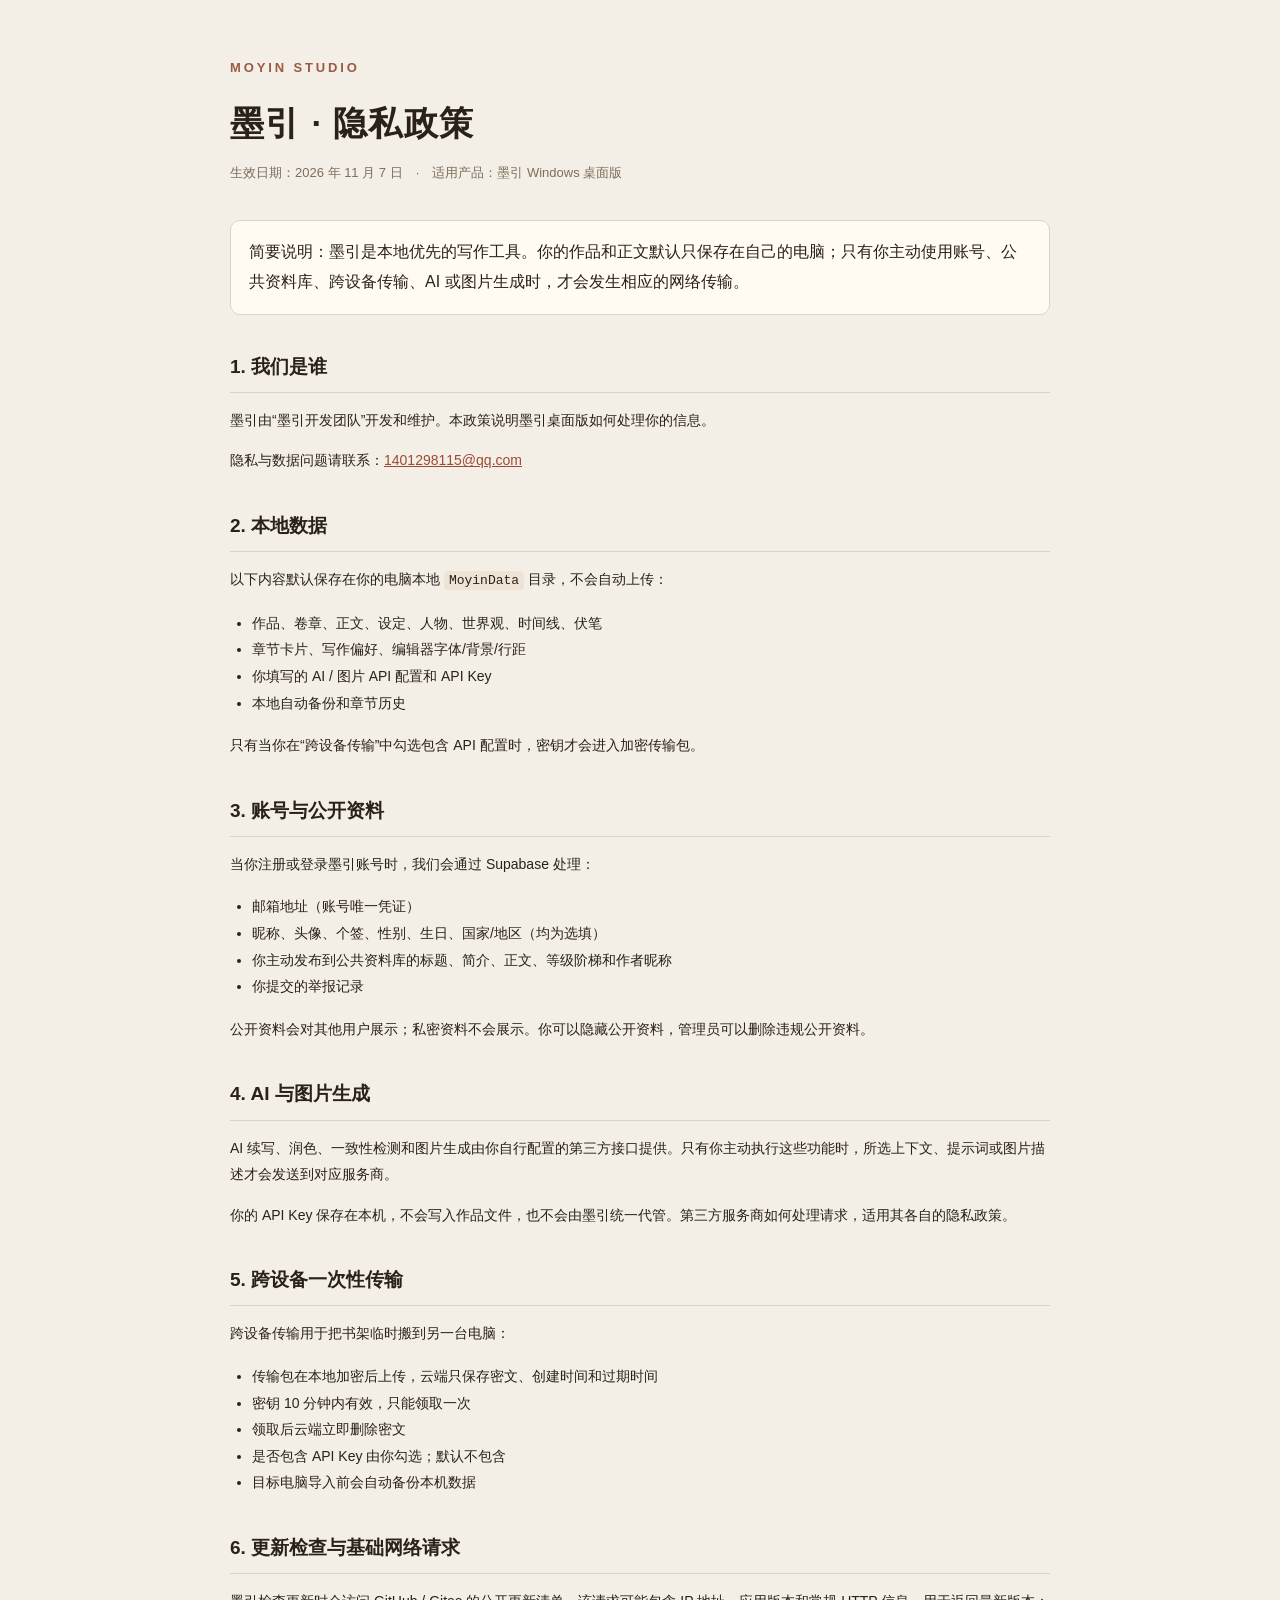
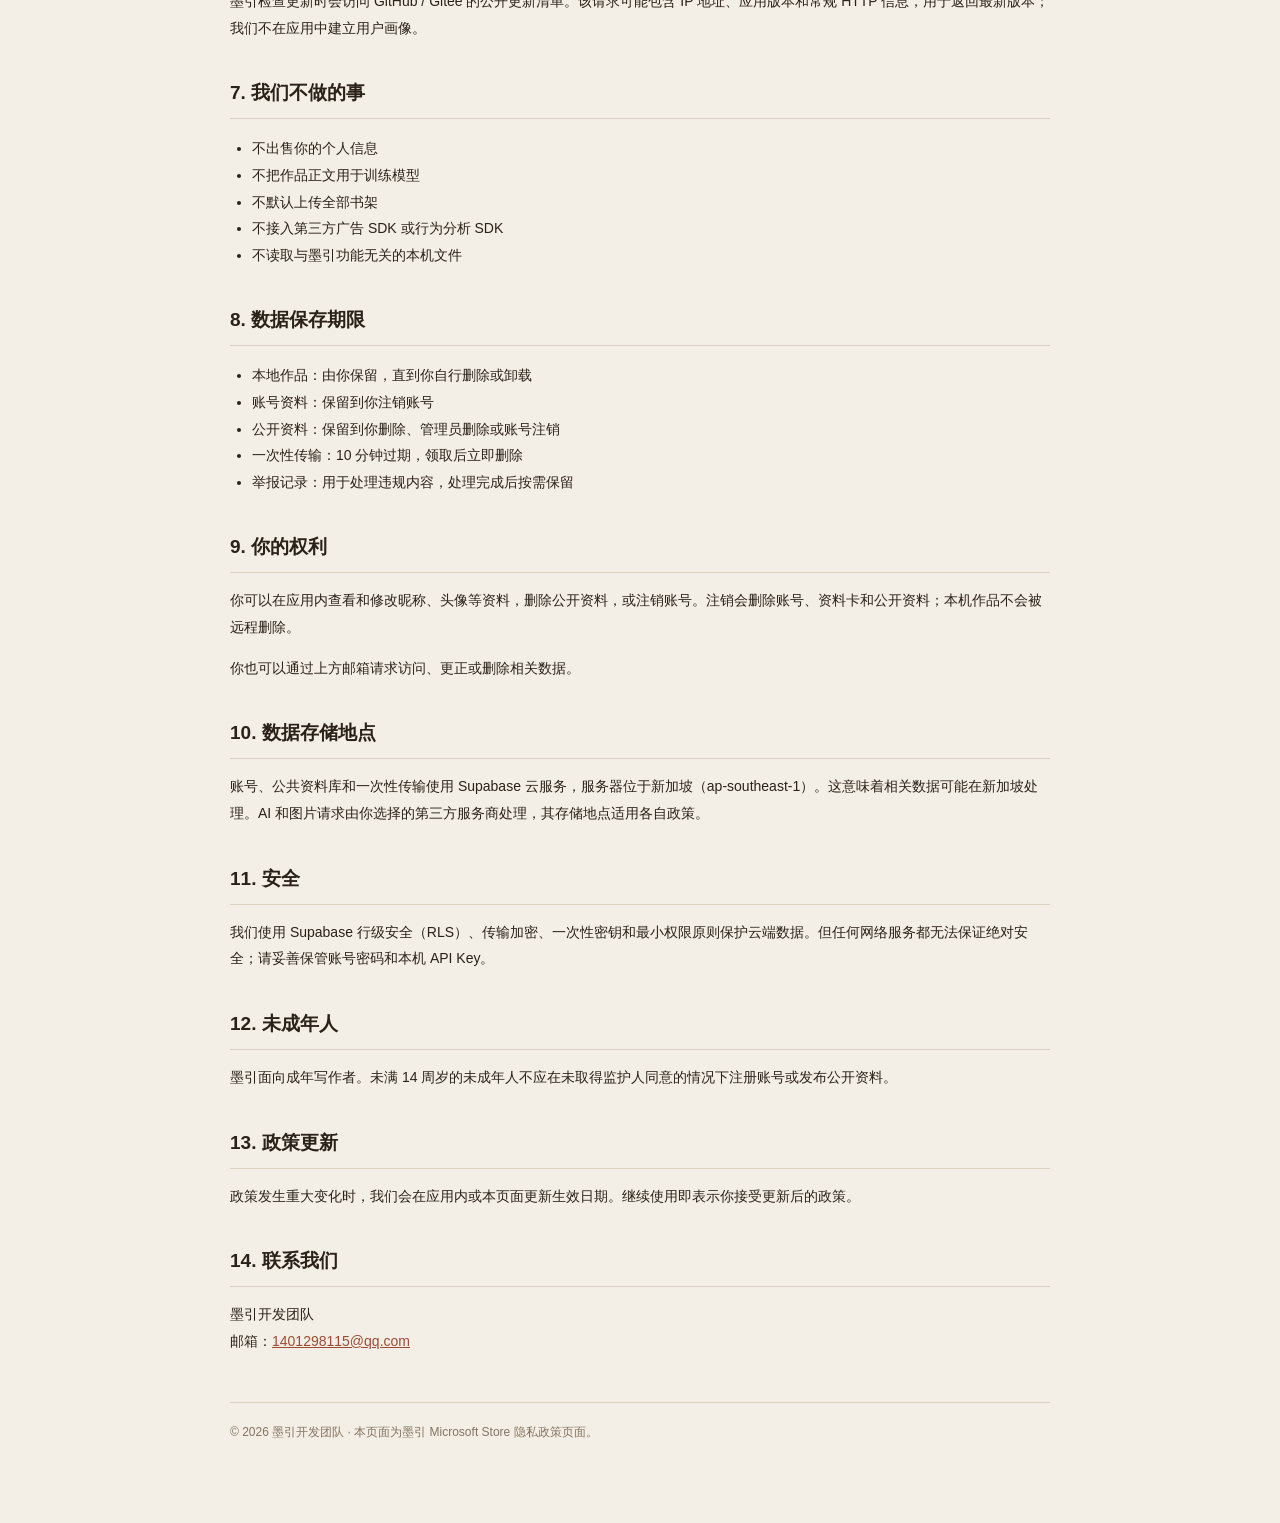
==== privacy.html @ 0eff2ef8 "Add privacy.html" ====
<!DOCTYPE html>
<html lang="zh-CN">
<head>
<meta charset="UTF-8">
<meta name="viewport" content="width=device-width, initial-scale=1.0">
<title>墨引 · 隐私政策</title>
<style>
  :root { color-scheme: light dark; }
  body { margin: 0; background: #f4efe6; color: #2a2119; font-family: -apple-system, BlinkMacSystemFont, "Segoe UI", "Microsoft YaHei", sans-serif; line-height: 1.9; }
  .wrap { max-width: 820px; margin: 0 auto; padding: 56px 24px 80px; }
  .brand { font-size: 13px; letter-spacing: .22em; color: #9b5a43; font-weight: 600; }
  h1 { font-size: 34px; margin: 10px 0 6px; letter-spacing: .04em; }
  .meta { color: #7d6d5c; font-size: 13px; margin-bottom: 34px; }
  h2 { font-size: 19px; margin: 34px 0 10px; padding-bottom: 7px; border-bottom: 1px solid #ddd1bf; }
  p, li { font-size: 14px; }
  ul { padding-left: 22px; }
  .box { background: #fffaf2; border: 1px solid #e1d3bf; border-radius: 10px; padding: 16px 18px; margin: 18px 0; }
  code { background: #eee4d5; padding: 2px 5px; border-radius: 4px; font-size: 13px; }
  a { color: #9b4b35; }
  footer { margin-top: 48px; color: #85735f; font-size: 12px; border-top: 1px solid #ddd1bf; padding-top: 18px; }
  @media (prefers-color-scheme: dark) {
    body { background: #17120d; color: #eee5d7; }
    h1 { color: #f4ead8; }
    .brand, a { color: #d9906f; }
    .meta, footer { color: #a99984; }
    h2 { border-color: #3a2f24; }
    .box { background: #211a13; border-color: #3a2f24; }
    code { background: #2b2219; }
    footer { border-color: #3a2f24; }
  }
</style>
</head>
<body>
<div class="wrap">
  <div class="brand">MOYIN STUDIO</div>
  <h1>墨引 · 隐私政策</h1>
  <div class="meta">生效日期：2026 年 11 月 7 日　·　适用产品：墨引 Windows 桌面版</div>

  <div class="box">
    简要说明：墨引是本地优先的写作工具。你的作品和正文默认只保存在自己的电脑；只有你主动使用账号、公共资料库、跨设备传输、AI 或图片生成时，才会发生相应的网络传输。
  </div>

  <h2>1. 我们是谁</h2>
  <p>墨引由“墨引开发团队”开发和维护。本政策说明墨引桌面版如何处理你的信息。</p>
  <p>隐私与数据问题请联系：<a href="mailto:1401298115@qq.com">1401298115@qq.com</a></p>

  <h2>2. 本地数据</h2>
  <p>以下内容默认保存在你的电脑本地 <code>MoyinData</code> 目录，不会自动上传：</p>
  <ul>
    <li>作品、卷章、正文、设定、人物、世界观、时间线、伏笔</li>
    <li>章节卡片、写作偏好、编辑器字体/背景/行距</li>
    <li>你填写的 AI / 图片 API 配置和 API Key</li>
    <li>本地自动备份和章节历史</li>
  </ul>
  <p>只有当你在“跨设备传输”中勾选包含 API 配置时，密钥才会进入加密传输包。</p>

  <h2>3. 账号与公开资料</h2>
  <p>当你注册或登录墨引账号时，我们会通过 Supabase 处理：</p>
  <ul>
    <li>邮箱地址（账号唯一凭证）</li>
    <li>昵称、头像、个签、性别、生日、国家/地区（均为选填）</li>
    <li>你主动发布到公共资料库的标题、简介、正文、等级阶梯和作者昵称</li>
    <li>你提交的举报记录</li>
  </ul>
  <p>公开资料会对其他用户展示；私密资料不会展示。你可以隐藏公开资料，管理员可以删除违规公开资料。</p>

  <h2>4. AI 与图片生成</h2>
  <p>AI 续写、润色、一致性检测和图片生成由你自行配置的第三方接口提供。只有你主动执行这些功能时，所选上下文、提示词或图片描述才会发送到对应服务商。</p>
  <p>你的 API Key 保存在本机，不会写入作品文件，也不会由墨引统一代管。第三方服务商如何处理请求，适用其各自的隐私政策。</p>

  <h2>5. 跨设备一次性传输</h2>
  <p>跨设备传输用于把书架临时搬到另一台电脑：</p>
  <ul>
    <li>传输包在本地加密后上传，云端只保存密文、创建时间和过期时间</li>
    <li>密钥 10 分钟内有效，只能领取一次</li>
    <li>领取后云端立即删除密文</li>
    <li>是否包含 API Key 由你勾选；默认不包含</li>
    <li>目标电脑导入前会自动备份本机数据</li>
  </ul>

  <h2>6. 更新检查与基础网络请求</h2>
  <p>墨引检查更新时会访问 GitHub / Gitee 的公开更新清单。该请求可能包含 IP 地址、应用版本和常规 HTTP 信息，用于返回最新版本；我们不在应用中建立用户画像。</p>

  <h2>7. 我们不做的事</h2>
  <ul>
    <li>不出售你的个人信息</li>
    <li>不把作品正文用于训练模型</li>
    <li>不默认上传全部书架</li>
    <li>不接入第三方广告 SDK 或行为分析 SDK</li>
    <li>不读取与墨引功能无关的本机文件</li>
  </ul>

  <h2>8. 数据保存期限</h2>
  <ul>
    <li>本地作品：由你保留，直到你自行删除或卸载</li>
    <li>账号资料：保留到你注销账号</li>
    <li>公开资料：保留到你删除、管理员删除或账号注销</li>
    <li>一次性传输：10 分钟过期，领取后立即删除</li>
    <li>举报记录：用于处理违规内容，处理完成后按需保留</li>
  </ul>

  <h2>9. 你的权利</h2>
  <p>你可以在应用内查看和修改昵称、头像等资料，删除公开资料，或注销账号。注销会删除账号、资料卡和公开资料；本机作品不会被远程删除。</p>
  <p>你也可以通过上方邮箱请求访问、更正或删除相关数据。</p>

  <h2>10. 数据存储地点</h2>
  <p>账号、公共资料库和一次性传输使用 Supabase 云服务，服务器位于新加坡（ap-southeast-1）。这意味着相关数据可能在新加坡处理。AI 和图片请求由你选择的第三方服务商处理，其存储地点适用各自政策。</p>

  <h2>11. 安全</h2>
  <p>我们使用 Supabase 行级安全（RLS）、传输加密、一次性密钥和最小权限原则保护云端数据。但任何网络服务都无法保证绝对安全；请妥善保管账号密码和本机 API Key。</p>

  <h2>12. 未成年人</h2>
  <p>墨引面向成年写作者。未满 14 周岁的未成年人不应在未取得监护人同意的情况下注册账号或发布公开资料。</p>

  <h2>13. 政策更新</h2>
  <p>政策发生重大变化时，我们会在应用内或本页面更新生效日期。继续使用即表示你接受更新后的政策。</p>

  <h2>14. 联系我们</h2>
  <p>墨引开发团队<br>邮箱：<a href="mailto:1401298115@qq.com">1401298115@qq.com</a></p>

  <footer>© 2026 墨引开发团队 · 本页面为墨引 Microsoft Store 隐私政策页面。</footer>
</div>
</body>
</html>
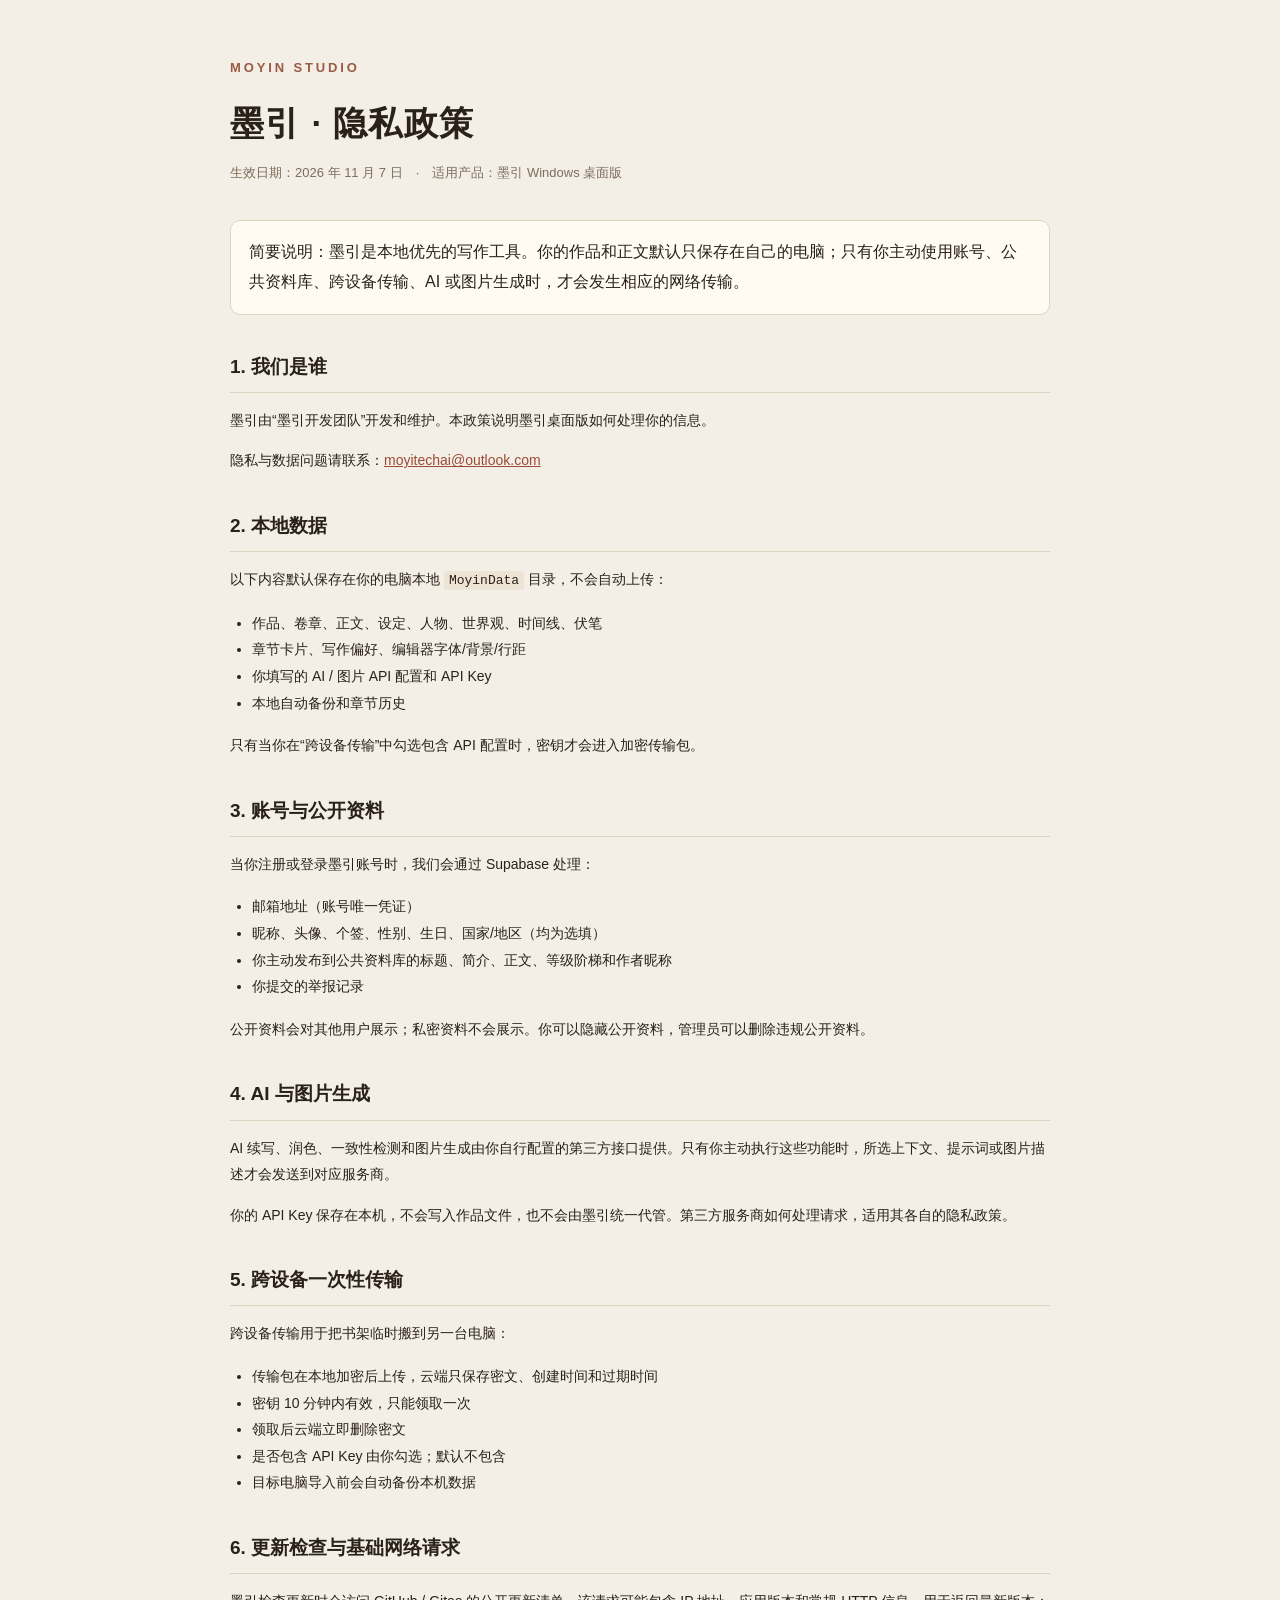
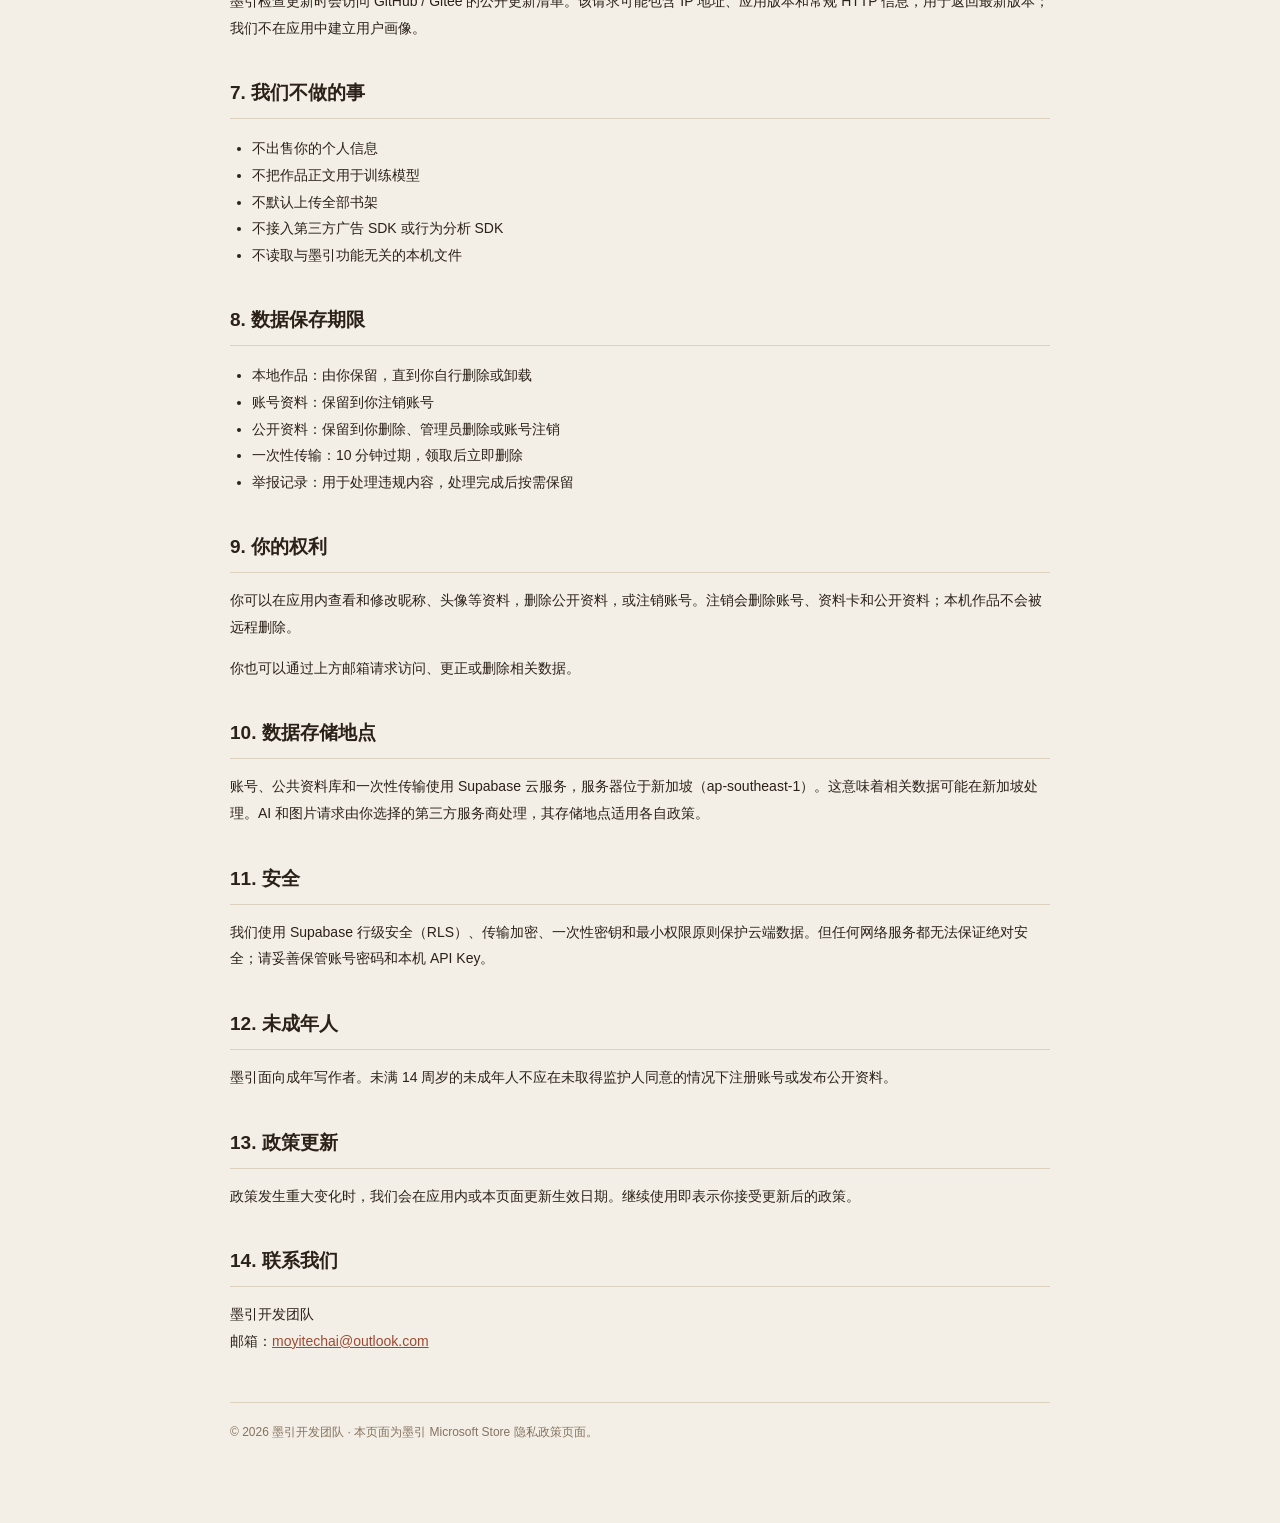
==== commit 8d4cc30e: "Update contact email: privacy.html" ====
--- a/privacy.html
+++ b/privacy.html
@@ -42,7 +42,7 @@
 
   <h2>1. 我们是谁</h2>
   <p>墨引由“墨引开发团队”开发和维护。本政策说明墨引桌面版如何处理你的信息。</p>
-  <p>隐私与数据问题请联系：<a href="mailto:1401298115@qq.com">1401298115@qq.com</a></p>
+  <p>隐私与数据问题请联系：<a href="mailto:moyitechai@outlook.com">moyitechai@outlook.com</a></p>
 
   <h2>2. 本地数据</h2>
   <p>以下内容默认保存在你的电脑本地 <code>MoyinData</code> 目录，不会自动上传：</p>
@@ -116,7 +116,7 @@
   <p>政策发生重大变化时，我们会在应用内或本页面更新生效日期。继续使用即表示你接受更新后的政策。</p>
 
   <h2>14. 联系我们</h2>
-  <p>墨引开发团队<br>邮箱：<a href="mailto:1401298115@qq.com">1401298115@qq.com</a></p>
+  <p>墨引开发团队<br>邮箱：<a href="mailto:moyitechai@outlook.com">moyitechai@outlook.com</a></p>
 
   <footer>© 2026 墨引开发团队 · 本页面为墨引 Microsoft Store 隐私政策页面。</footer>
 </div>
